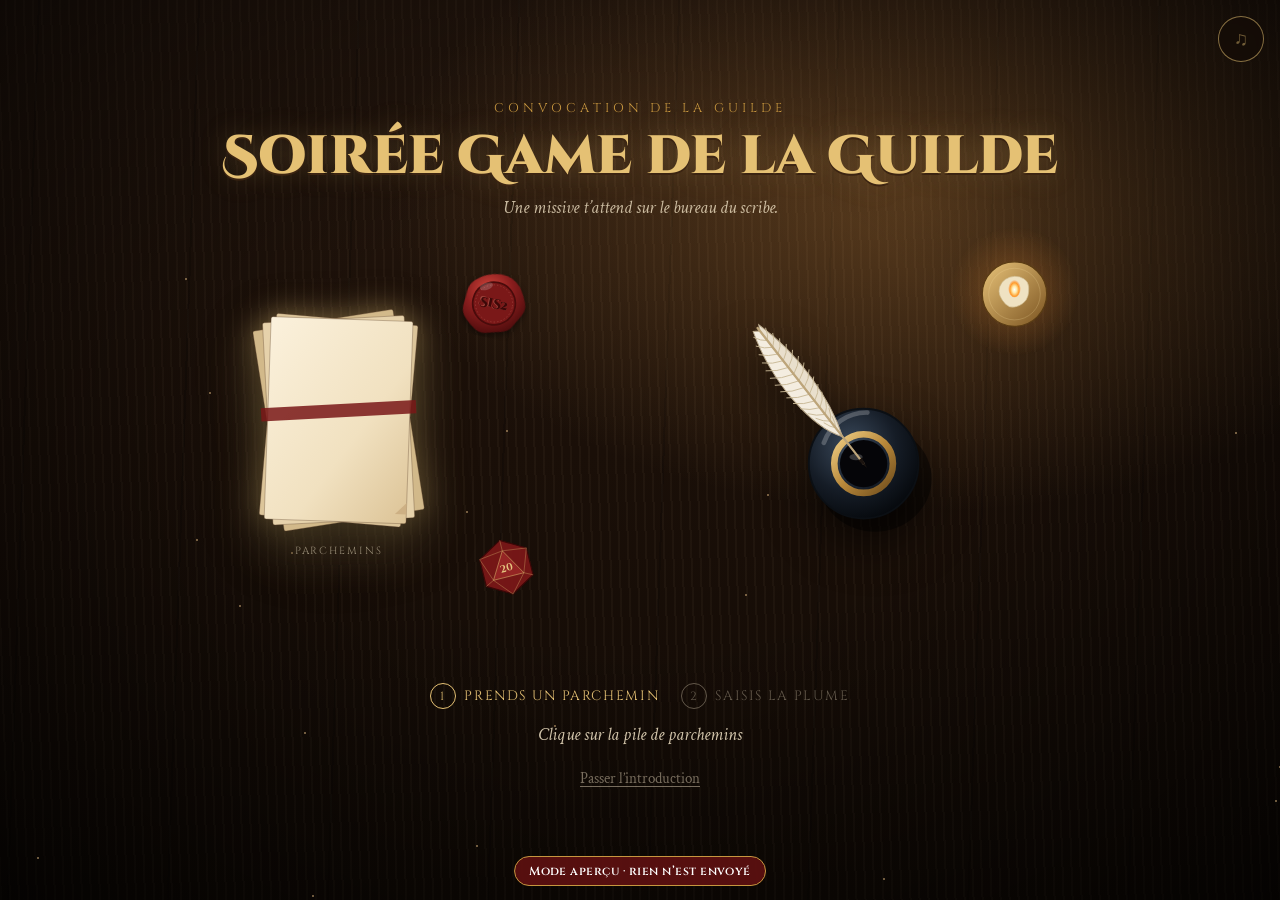
==== events/soiree-game-guilde/index.html @ 9ee12e8c "Plateforme SiS2 Events + Soirée Game de la Guilde (thème Parchemin) Moteur de formulaire commun, das" ====
<!DOCTYPE html>
<html lang="fr">
<head>
  <meta charset="UTF-8">
  <meta name="viewport" content="width=device-width, initial-scale=1">
  <title>Soirée Game de la Guilde · SiS2</title>
  <meta name="description" content="Une missive t’attend sur le bureau du scribe. Inscris-toi à la Soirée Game de la Guilde SiS2.">
  <meta property="og:title" content="Soirée Game de la Guilde · SiS2">
  <meta property="og:description" content="Une missive t’attend sur le bureau du scribe. Prends ta plume !">
  <meta property="og:image" content="https://m0nkzzz.github.io/sis2-events/events/soiree-game-guilde/preview.png">
  <meta property="og:type" content="website">
  <meta name="twitter:card" content="summary_large_image">
  <meta name="theme-color" content="#1a100a">
  <meta name="robots" content="noindex">
  <link rel="icon" href="data:image/svg+xml,%3Csvg xmlns='http://www.w3.org/2000/svg' viewBox='0 0 100 100'%3E%3Ctext y='.9em' font-size='90'%3E%F0%9F%95%8A%EF%B8%8F%3C/text%3E%3C/svg%3E">
  <link rel="preconnect" href="https://fonts.googleapis.com">
  <link rel="preconnect" href="https://fonts.gstatic.com" crossorigin>
  <link rel="stylesheet" href="https://fonts.googleapis.com/css2?family=Cinzel:wght@600;700&family=Cinzel+Decorative:wght@700;900&family=Crimson+Text:ital,wght@0,400;0,600;0,700;1,400&family=Great+Vibes&display=swap">
  <link rel="stylesheet" href="../../core/platform.css">
  <link rel="stylesheet" href="../../themes/parchemin/form.css">
  <script defer src="config.js"></script>
  <script defer src="../../core/platform.js"></script>
  <script defer src="../../themes/parchemin/music.js"></script>
  <script defer src="../../themes/parchemin/form.js"></script>
</head>
<body>
  <noscript>Ce formulaire a besoin de JavaScript pour fonctionner.</noscript>
</body>
</html>
---- core/platform.css ----
/* SiS2 Events — base commune à tous les thèmes (structure uniquement) */
[hidden] { display: none !important; }
.sr-only, .a-sr { position: absolute !important; width: 1px; height: 1px; padding: 0; margin: -1px; overflow: hidden; clip: rect(0 0 0 0); white-space: nowrap; border: 0; }
.sis2-form { position: relative; }
.q { position: relative; }
.opt { position: relative; }
.opt input[type="checkbox"], .opt input[type="radio"] { position: absolute; opacity: 0; width: 1px; height: 1px; }
.preview-badge {
  position: fixed; left: 50%; bottom: 14px; transform: translateX(-50%); z-index: 9999;
  font: 600 12px/1 system-ui, sans-serif; letter-spacing: .04em;
  background: rgba(0, 0, 0, .78); color: #fff; padding: 8px 14px; border-radius: 999px; pointer-events: none;
}
.music-toggle { position: fixed; z-index: 900; cursor: pointer; }
@media (prefers-reduced-motion: reduce) {
  *, *::before, *::after { animation-duration: .01ms !important; animation-iteration-count: 1 !important; transition-duration: .01ms !important; }
}
---- themes/parchemin/form.css ----
/* ============================================================
 *  Thème « Parchemin » — formulaire
 *  Bureau du scribe à la bougie → lettre → pli, sceau, pigeon
 * ============================================================ */
:root {
  --wood-0: #0d0805;
  --wood-1: #1a100a;
  --wood-2: #2a1a10;
  --parch: #f3e5c8;
  --parch-2: #e8d3aa;
  --parch-3: #d6ba88;
  --ink: #2a1a10;
  --ink-2: #5a3f2c;
  --ink-3: #8a6e55;
  --wax: #8b1e1e;
  --wax-2: #5e1111;
  --wax-hi: #c23a32;
  --gold: #c6963f;
  --gold-2: #e5c174;
  --f-display: 'Cinzel Decorative', 'Cinzel', Georgia, serif;
  --f-title: 'Cinzel', Georgia, serif;
  --f-body: 'Crimson Text', 'EB Garamond', Georgia, serif;
  --f-script: 'Great Vibes', 'Snell Roundhand', cursive;
}

* { box-sizing: border-box; }
html, body { margin: 0; min-height: 100%; }
body.theme-parchemin {
  font-family: var(--f-body);
  font-size: 18px;
  color: var(--ink);
  background: var(--wood-0);
  overflow-x: hidden;
  -webkit-font-smoothing: antialiased;
}
button { font: inherit; color: inherit; }
::selection { background: rgba(139, 30, 30, .25); }

/* ---------- Le bureau (fond commun) ---------- */
.scene {
  position: fixed; inset: 0; z-index: 0; pointer-events: none;
  background:
    radial-gradient(ellipse 60% 50% at var(--light-x, 72%) var(--light-y, 22%), rgba(255, 176, 84, .26), transparent 70%),
    repeating-linear-gradient(92deg, rgba(0, 0, 0, .0) 0 38px, rgba(0, 0, 0, .18) 38px 40px, rgba(0, 0, 0, 0) 40px 160px),
    repeating-linear-gradient(88deg, rgba(255, 220, 170, .035) 0 2px, transparent 2px 9px),
    linear-gradient(180deg, #24160d 0%, #1a0f08 50%, #110a05 100%);
}
.scene::after { /* vignette + vacillement de la bougie */
  content: ""; position: absolute; inset: 0;
  background: radial-gradient(ellipse at 50% 45%, transparent 35%, rgba(0, 0, 0, .72) 100%);
  animation: flicker 4.5s infinite steps(1);
}
@keyframes flicker {
  0%, 100% { opacity: 1 } 12% { opacity: .93 } 14% { opacity: 1 } 48% { opacity: .96 } 50% { opacity: 1 } 77% { opacity: .9 } 79% { opacity: 1 }
}
.dust { position: fixed; inset: 0; z-index: 1; pointer-events: none; overflow: hidden; }
.dust i {
  position: absolute; width: 2px; height: 2px; border-radius: 50%; background: rgba(255, 214, 150, .55);
  animation: dust linear infinite; filter: blur(.3px);
}
@keyframes dust { from { transform: translate(0, 0); opacity: 0 } 15% { opacity: .9 } 85% { opacity: .6 } to { transform: translate(40px, -160px); opacity: 0 } }

/* ---------- Écran d'accueil ---------- */
.intro {
  position: relative; z-index: 2; min-height: 100vh; min-height: 100dvh;
  display: flex; flex-direction: column; align-items: center; justify-content: center;
  padding: 28px 16px 40px; gap: 10px; text-align: center;
  transition: opacity .9s ease, transform .9s ease;
}
.intro.is-leaving { opacity: 0; transform: scale(1.06); pointer-events: none; }
.intro__kicker { font-family: var(--f-title); letter-spacing: .32em; text-transform: uppercase; font-size: .8rem; color: var(--gold); }
.intro__title {
  margin: 0; font-family: var(--f-display); font-weight: 900; font-size: clamp(1.9rem, 5.4vw, 3.4rem); line-height: 1.1;
  color: var(--gold-2); text-shadow: 0 2px 0 #3b2412, 0 0 28px rgba(229, 193, 116, .25);
}
.intro__line { margin: 0; font-style: italic; color: rgba(243, 229, 200, .78); font-size: 1.15rem; }

.desk {
  position: relative; width: min(860px, 96vw); aspect-ratio: 860 / 420; margin: 14px auto 4px;
}
.desk > * { position: absolute; }
.desk__btn { background: none; border: 0; padding: 0; cursor: pointer; border-radius: 12px; outline-offset: 8px; }
.desk__btn:disabled { cursor: default; }
.desk__btn svg { display: block; width: 100%; height: auto; overflow: visible; filter: drop-shadow(0 18px 22px rgba(0, 0, 0, .55)); }
.desk__btn.is-hint { animation: beckon 2.2s ease-in-out infinite; }
.desk__btn.is-hint svg { filter: drop-shadow(0 18px 22px rgba(0, 0, 0, .55)) drop-shadow(0 0 14px rgba(229, 193, 116, .55)); }
@keyframes beckon { 0%, 100% { transform: translateY(0) } 50% { transform: translateY(-6px) } }

.desk__stack { left: 4%; top: 14%; width: 22%; }
.desk__inkwell { right: 13%; top: 30%; width: 22%; }
.desk__candle { right: -1%; top: -4%; width: 15%; pointer-events: none; }
.desk__die { left: 31%; top: 70%; width: 7%; pointer-events: none; transform: rotate(-14deg); opacity: .95; }
.desk__seal { left: 29%; top: 6%; width: 8%; pointer-events: none; transform: rotate(12deg); }

/* la feuille qu'on prend sur la pile */
.desk__sheet {
  left: 4%; top: 14%; width: 22%; aspect-ratio: 3 / 4; opacity: 0; pointer-events: none;
  background: linear-gradient(160deg, #fbf1dc, var(--parch) 55%, var(--parch-2));
  border-radius: 3px; box-shadow: 0 22px 40px rgba(0, 0, 0, .55), inset 0 0 24px rgba(160, 110, 50, .25);
  transition: left .9s cubic-bezier(.3, .8, .3, 1), top .9s cubic-bezier(.3, .8, .3, 1), transform .9s cubic-bezier(.3, .8, .3, 1), opacity .2s;
  transform: rotate(-6deg);
}
.desk__sheet.is-taken { opacity: 1; left: 37%; top: 4%; transform: rotate(1.5deg) scale(1.18); }
.desk__sheet.is-grow { transition: transform 1s cubic-bezier(.6, 0, .4, 1), opacity 1s ease; transform: rotate(0) scale(6); opacity: 0; }
.desk__sheet::before { /* lignes à peine tracées */
  content: ""; position: absolute; inset: 22% 14% 18%;
  background: repeating-linear-gradient(180deg, transparent 0 13px, rgba(90, 63, 44, .14) 13px 14px);
}

.desk__quill { transform-origin: 50% 50%; transition: transform .5s ease; }
.desk__inkwell.is-dip .desk__quill { animation: dip 1.1s ease-in-out forwards; }
@keyframes dip {
  0% { transform: translate(0, 0) rotate(0) } 30% { transform: translate(-6px, -26px) rotate(-8deg) }
  55% { transform: translate(0, 4px) rotate(2deg) } 100% { transform: translate(-90px, -60px) rotate(-30deg); opacity: 0 }
}
.ink-drop { animation: drop .6s .5s ease-in forwards; opacity: 0; }
@keyframes drop { 0% { opacity: 1; transform: scale(.4) } 100% { opacity: 0; transform: scale(2.2) } }

.flame { transform-origin: 50% 80%; animation: flame 1.6s ease-in-out infinite alternate; }
@keyframes flame { 0% { transform: scale(1, 1) } 33% { transform: scale(.92, 1.08) } 66% { transform: scale(1.05, .95) } 100% { transform: scale(.97, 1.04) } }
.halo { animation: halo 3.2s ease-in-out infinite alternate; }
@keyframes halo { from { opacity: .75 } to { opacity: 1 } }

.intro__steps { display: flex; gap: 22px; justify-content: center; margin: 6px 0 0; padding: 0; list-style: none; }
.intro__steps li { font-family: var(--f-title); font-size: .85rem; letter-spacing: .12em; text-transform: uppercase; color: rgba(243, 229, 200, .35); display: flex; align-items: center; gap: 8px; }
.intro__steps li::before { content: attr(data-n); display: grid; place-items: center; width: 24px; height: 24px; border-radius: 50%; border: 1px solid currentColor; font-size: .75rem; }
.intro__steps li.is-current { color: var(--gold-2); }
.intro__steps li.is-done { color: rgba(229, 193, 116, .6); text-decoration: line-through; }
.intro__help { min-height: 1.6em; margin: 4px 0 0; color: rgba(243, 229, 200, .85); font-style: italic; font-size: 1.1rem; }
.intro__skip { margin-top: 6px; background: none; border: 0; color: rgba(243, 229, 200, .45); text-decoration: underline; text-underline-offset: 3px; cursor: pointer; font-size: .95rem; }
.intro__skip:hover { color: var(--gold-2); }
.intro__note { max-width: 520px; margin: 8px auto 0; font-size: .98rem; color: rgba(243, 229, 200, .7); }

/* ---------- La lettre ---------- */
.letter { position: relative; z-index: 2; padding: clamp(18px, 4vw, 48px) 12px 60px; display: flex; flex-direction: column; align-items: center; }
.parchment {
  position: relative; width: 100%; max-width: 760px; padding: clamp(30px, 6vw, 64px) clamp(22px, 6vw, 68px) clamp(34px, 6vw, 56px);
  isolation: isolate;
}
.parchment::before { /* le papier, aux bords irréguliers */
  content: ""; position: absolute; inset: 0; z-index: -1;
  background:
    radial-gradient(ellipse at 12% 8%, rgba(255, 252, 240, .8), transparent 40%),
    radial-gradient(ellipse at 88% 94%, rgba(150, 100, 45, .28), transparent 50%),
    radial-gradient(circle at 80% 16%, rgba(170, 120, 60, .07) 0 34px, transparent 48px),
    radial-gradient(ellipse at 50% 50%, transparent 60%, rgba(150, 100, 45, .25) 100%),
    linear-gradient(170deg, #f8ecd3 0%, var(--parch) 45%, var(--parch-2) 100%);
  filter: url(#paper-edge);
  box-shadow: 0 30px 70px rgba(0, 0, 0, .7);
}
.parchment::after { /* grain */
  content: ""; position: absolute; inset: 0; z-index: -1; pointer-events: none; opacity: .35; mix-blend-mode: multiply;
  background-image: url("data:image/svg+xml,%3Csvg xmlns='http://www.w3.org/2000/svg' width='160' height='160'%3E%3Cfilter id='n'%3E%3CfeTurbulence type='fractalNoise' baseFrequency='.9' numOctaves='2'/%3E%3CfeColorMatrix values='0 0 0 0 .45 0 0 0 0 .3 0 0 0 0 .15 0 0 0 .35 0'/%3E%3C/filter%3E%3Crect width='100%25' height='100%25' filter='url(%23n)'/%3E%3C/svg%3E");
  filter: url(#paper-edge);
}
.letter.is-unrolling .parchment { animation: unroll 1.3s cubic-bezier(.5, 0, .2, 1) both; }
@keyframes unroll { from { clip-path: inset(-80px -60px 100% -60px); transform: translateY(-20px) } to { clip-path: inset(-80px -60px -10% -60px); transform: none } }

.letter__seal {
  position: absolute; top: -26px; left: 50%; transform: translateX(-50%) rotate(-6deg); width: 78px; height: 78px;
}
.letter__head { text-align: center; margin-bottom: 10px; }
.letter__title {
  margin: 34px 0 6px; font-family: var(--f-display); font-weight: 900; color: var(--wax-2);
  font-size: clamp(1.6rem, 4.6vw, 2.5rem); line-height: 1.15;
}
.letter__salutation {
  margin: 14px 0 6px; font-family: var(--f-script); font-size: clamp(1.8rem, 5vw, 2.5rem); color: var(--wax); line-height: 1.2;
}
.letter.is-unrolling .letter__salutation { animation: write 1.6s .7s steps(36) both; }
@keyframes write { from { clip-path: inset(0 100% 0 0) } to { clip-path: inset(0 0 0 0) } }
.letter__subtitle { margin: 0 auto; max-width: 560px; font-style: italic; color: var(--ink-2); font-size: 1.15rem; line-height: 1.55; }
.letter.is-unrolling .letter__subtitle { animation: fade-in .8s 1.6s both; }
.ornament { display: flex; align-items: center; justify-content: center; gap: 14px; margin: 26px 0 8px; color: var(--wax); }
.ornament::before, .ornament::after { content: ""; flex: 1; max-width: 170px; height: 1px; background: linear-gradient(90deg, transparent, var(--gold), transparent); }
.ornament svg { width: 54px; height: 20px; }

/* questions */
.letter .sis2-form { margin-top: 18px; }
.letter.is-unrolling .q { animation: fade-in .7s both; }
.letter.is-unrolling .q:nth-of-type(1) { animation-delay: 1.8s } .letter.is-unrolling .q:nth-of-type(2) { animation-delay: 1.95s }
.letter.is-unrolling .q:nth-of-type(3) { animation-delay: 2.1s } .letter.is-unrolling .q:nth-of-type(4) { animation-delay: 2.25s }
.letter.is-unrolling .q:nth-of-type(n+5) { animation-delay: 2.4s }
@keyframes fade-in { from { opacity: 0; transform: translateY(8px) } to { opacity: 1; transform: none } }

.q { margin: 0 0 32px; }
.q__label { display: flex; align-items: baseline; gap: 8px; margin: 0 0 4px; font-family: var(--f-title); font-weight: 700; font-size: clamp(1.05rem, 2.6vw, 1.28rem); color: var(--wax-2); letter-spacing: .02em; }
.q__icon { font-size: 1.05em; }
.q__num { font-family: var(--f-display); color: var(--wax); }
.q__req { color: var(--wax); font-family: var(--f-body); }
.q__hint { margin: 0 0 12px; color: var(--ink-3); font-style: italic; font-size: 1rem; }
.q__options { display: grid; grid-template-columns: repeat(auto-fit, minmax(230px, 1fr)); gap: 10px; }
.q__options--compact { grid-template-columns: repeat(auto-fit, minmax(128px, 1fr)); }

.opt {
  display: flex; align-items: center; gap: 12px; padding: 11px 14px; cursor: pointer; user-select: none;
  border: 1.5px solid rgba(90, 63, 44, .28); border-radius: 6px; background: rgba(255, 250, 236, .45);
  transition: border-color .2s, background .2s, transform .2s, box-shadow .2s;
}
.opt:hover { border-color: var(--gold); background: rgba(255, 250, 236, .85); transform: translateY(-1px); }
.opt:has(input:focus-visible) { outline: 2px solid var(--wax); outline-offset: 2px; }
.opt:has(input:checked) { border-color: var(--wax); background: rgba(139, 30, 30, .08); box-shadow: 0 3px 12px rgba(94, 17, 17, .12); }
.opt__mark { flex: none; width: 24px; height: 24px; position: relative; }
.opt__mark svg { position: absolute; inset: 0; width: 100%; height: 100%; overflow: visible; }
.opt__mark .box { fill: none; stroke: var(--ink-2); stroke-width: 1.6; }
.opt__mark .tick { fill: none; stroke: var(--wax); stroke-width: 3.2; stroke-linecap: round; stroke-linejoin: round; stroke-dasharray: 40; stroke-dashoffset: 40; transition: stroke-dashoffset .35s cubic-bezier(.6, 0, .3, 1); }
.opt__mark .blot { fill: var(--wax); transform-origin: 12px 12px; transform: scale(0); transition: transform .3s cubic-bezier(.3, 1.6, .5, 1); }
.opt input:checked ~ .opt__mark .tick { stroke-dashoffset: 0; }
.opt input:checked ~ .opt__mark .blot { transform: scale(1); }
.opt__icon { font-size: 1.25rem; }
.opt__text { display: flex; flex-direction: column; line-height: 1.15; }
.opt__label { font-weight: 600; font-size: 1.08rem; }
.opt__hint { color: var(--ink-3); font-style: italic; font-size: .92rem; }
.opt--other { grid-column: 1 / -1; flex-wrap: wrap; }
.opt__other-input {
  flex: 1; min-width: 180px; border: 0; border-bottom: 1.5px dashed var(--ink-3); background: transparent; outline: none;
  font: italic 1.08rem var(--f-body); color: var(--ink); padding: 4px 6px;
}
.opt__other-input:focus { border-bottom-color: var(--wax); border-bottom-style: solid; }

.q__input {
  width: 100%; border: 1.5px solid rgba(90, 63, 44, .28); border-radius: 6px; background: rgba(255, 250, 236, .55);
  font: 1.1rem/1.5 var(--f-body); color: var(--ink); padding: 12px 14px; outline: none; transition: border-color .2s, background .2s;
}
textarea.q__input {
  resize: vertical; min-height: 110px; background-image: repeating-linear-gradient(180deg, transparent 0 28.5px, rgba(90, 63, 44, .16) 28.5px 29.5px);
  background-attachment: local; line-height: 29.5px; padding-top: 4px;
}
.q__input:focus { border-color: var(--wax); background-color: rgba(255, 252, 244, .9); }
.q__input::placeholder { color: rgba(90, 63, 44, .5); font-style: italic; }

/* signature */
.q--signature { margin-top: 44px; text-align: center; }
.q--signature .q__label, .q--signature .q__hint { justify-content: center; text-align: center; }
.sig { position: relative; max-width: 460px; margin: 10px auto 0; padding: 8px 0 0; }
.sig .q__input--signature {
  position: relative; z-index: 2; display: block; border: 0; border-radius: 0; background: transparent; text-align: center;
  font: 400 clamp(2.2rem, 6.5vw, 3rem)/1.3 var(--f-script); color: transparent; caret-color: var(--wax); padding: 4px 10px 2px;
}
.sig .q__input--signature::placeholder { font: italic 1.15rem var(--f-body); color: rgba(90, 63, 44, .45); }
.sig__ink {
  position: absolute; z-index: 1; left: 0; right: 0; top: 8px; padding: 4px 10px 2px; text-align: center; white-space: pre; overflow: hidden;
  font: 400 clamp(2.2rem, 6.5vw, 3rem)/1.3 var(--f-script); color: var(--wax-2); pointer-events: none;
}
.sig__ink span { display: inline-block; animation: ink-in .55s ease-out both; }
@keyframes ink-in { from { opacity: 0; filter: blur(3px); transform: translateY(2px) scale(1.06) } to { opacity: 1; filter: none; transform: none } }
.sig__line { height: 2px; margin: 0 6px; background: linear-gradient(90deg, transparent, var(--wax) 12%, var(--wax) 88%, transparent); opacity: .75; }
.sig__x { position: absolute; left: 4px; bottom: 6px; font: 1.6rem var(--f-script); color: var(--ink-3); }
.sig__quill { position: absolute; z-index: 3; width: 74px; height: 74px; left: 50%; top: -30px; pointer-events: none; opacity: 0; transition: left .12s linear, opacity .3s; }
.sig.is-writing .sig__quill { opacity: 1; }
.sig.is-writing .sig__quill svg { animation: scribble .25s ease-in-out infinite alternate; }
@keyframes scribble { from { transform: rotate(-3deg) translateY(0) } to { transform: rotate(3deg) translateY(2px) } }

/* erreurs */
.q__error { margin: 8px 0 0; min-height: 0; color: var(--wax); font-weight: 600; font-size: 1rem; }
.q__error:empty { display: none; }
.q--invalid .q__options, .q--invalid .q__input, .q--invalid .sig { animation: shake .4s; }
.q--invalid .opt, .q--invalid .q__input:not(.q__input--signature) { border-color: rgba(139, 30, 30, .55); }
@keyframes shake { 20%, 60% { transform: translateX(-5px) } 40%, 80% { transform: translateX(5px) } }
.q--revealed { animation: fade-in .5s both; }

/* bouton sceller */
.seal-btn {
  position: relative; display: flex; align-items: center; justify-content: center; gap: 12px; width: 100%; margin-top: 18px;
  padding: 17px 24px; border: 2px solid var(--gold); border-radius: 8px; cursor: pointer;
  font: 700 clamp(.95rem, 2.4vw, 1.15rem) var(--f-display); color: #fff6e4; letter-spacing: .02em;
  background: radial-gradient(circle at 30% 20%, #b02a2a, var(--wax) 50%, var(--wax-2));
  box-shadow: 0 10px 26px rgba(94, 17, 17, .4), inset 0 1px 0 rgba(255, 255, 255, .18);
  transition: transform .18s, box-shadow .18s;
}
.seal-btn:hover { transform: translateY(-2px); box-shadow: 0 14px 30px rgba(94, 17, 17, .5), inset 0 1px 0 rgba(255, 255, 255, .18); }
.seal-btn:focus-visible { outline: 3px solid var(--gold-2); outline-offset: 3px; }
.seal-btn:disabled { opacity: .7; cursor: wait; }
.seal-btn svg { width: 28px; height: 28px; }
.form-error { margin: 14px 0 0; text-align: center; color: var(--wax); font-weight: 600; }
.form-error:empty { display: none; }
.letter__counter { margin: 16px 0 0; text-align: center; font-style: italic; color: var(--ink-3); font-size: 1rem; }
.page-footer { margin-top: 26px; text-align: center; color: rgba(243, 229, 200, .45); font-size: .95rem; font-family: var(--f-title); letter-spacing: .08em; }
.letter.is-sending .parchment { transition: transform .7s cubic-bezier(.6, 0, .4, 1), opacity .7s; transform: scale(.4) translateY(10%); opacity: 0; }

/* ---------- Animation d'envoi ---------- */
.anim {
  position: fixed; inset: 0; z-index: 50; display: flex; flex-direction: column; align-items: center; justify-content: center;
  background: radial-gradient(ellipse at center, rgba(40, 24, 14, .55), rgba(8, 5, 3, .9)); opacity: 0; transition: opacity .5s;
  overflow: hidden;
}
.anim.is-on { opacity: 1; }
.anim__stage { position: relative; width: 300px; height: 330px; perspective: 1100px; }
.anim__status { margin-top: 30px; min-height: 1.6em; font-family: var(--f-title); font-size: 1.15rem; color: var(--gold-2); letter-spacing: .05em; text-align: center; padding: 0 16px; }

.carrier { position: absolute; inset: 0; transition: transform 1.7s cubic-bezier(.45, 0, .55, 1), opacity 1.7s ease-in; }
.carrier.is-flying { transform: translate(115vw, -70vh) rotate(-10deg) scale(.55); opacity: 0; }

/* lettre pliée en trois */
.fold { position: absolute; left: 40px; top: 20px; width: 220px; height: 285px; transform-style: preserve-3d; transition: transform .9s cubic-bezier(.5, 0, .3, 1); z-index: 3; }
.fold__p { position: absolute; left: 0; width: 220px; height: 95px; backface-visibility: visible; transform-style: preserve-3d;
  background: linear-gradient(175deg, #faefd8, var(--parch) 60%, var(--parch-2)); box-shadow: inset 0 0 14px rgba(150, 100, 45, .25); }
.fold__p::before { content: ""; position: absolute; inset: 16px 20px; background: repeating-linear-gradient(180deg, transparent 0 11px, rgba(90, 63, 44, .22) 11px 12.5px); }
.fold__p--1 { top: 0; transform-origin: 50% 100%; transition: transform .7s cubic-bezier(.5, 0, .3, 1); z-index: 3; }
.fold__p--2 { top: 95px; z-index: 1; }
.fold__p--3 { top: 190px; transform-origin: 50% 0; transition: transform .7s .45s cubic-bezier(.5, 0, .3, 1); z-index: 2; }
.fold__p--3 .fold__sig { position: absolute; right: 22px; bottom: 10px; font: 1.6rem var(--f-script); color: var(--wax-2); white-space: nowrap; max-width: 170px; overflow: hidden; }
.fold.is-folded .fold__p--1 { transform: rotateX(-178deg); }
.fold__sig { transition: opacity .3s .45s; }
.fold.is-folded .fold__sig { opacity: 0; }
.fold.is-folded .fold__p--3 { transform: rotateX(178deg); }
.fold.is-in { transform: translateY(62px) scale(.9); }
.fold.is-hidden { opacity: 0; }

/* enveloppe */
.env { position: absolute; left: 20px; top: 150px; width: 260px; height: 160px; opacity: 0; transform: translateY(40px) scale(.9); transition: opacity .5s, transform .5s; }
.env.is-on { opacity: 1; transform: none; }
.env__back { position: absolute; inset: 0; border-radius: 6px; background: linear-gradient(160deg, #d8bb88, #c4a067); box-shadow: 0 22px 44px rgba(0, 0, 0, .6); z-index: 1; }
.env__front { position: absolute; inset: 0; z-index: 4; border-radius: 6px; overflow: hidden; pointer-events: none; }
.env__front::before { content: ""; position: absolute; inset: 0; background: linear-gradient(200deg, #e6cd9e, #cfae76); clip-path: polygon(0 0, 50% 58%, 100% 0, 100% 100%, 0 100%); }
.env__front::after { content: ""; position: absolute; inset: 0; background: linear-gradient(160deg, rgba(255, 255, 255, .08), rgba(0, 0, 0, .1)); clip-path: polygon(0 100%, 50% 52%, 100% 100%); }
.env__flap { position: absolute; left: 0; top: 0; width: 100%; height: 96px; z-index: 0; transform-origin: 50% 0; transform: rotateX(180deg);
  transition: transform .6s cubic-bezier(.5, 0, .3, 1); }
.env__flap::before { content: ""; position: absolute; inset: 0; background: linear-gradient(180deg, #e2c793, #c9a36b); clip-path: polygon(0 0, 100% 0, 50% 100%); filter: drop-shadow(0 3px 2px rgba(0,0,0,.2)); }
.env.is-closed .env__flap { transform: rotateX(0); z-index: 5; }
.env__seal { position: absolute; left: 50%; top: 66px; width: 70px; height: 70px; margin-left: -35px; z-index: 6; opacity: 0; transform: scale(2.6); }
.env__seal.is-on { animation: stamp .45s cubic-bezier(.3, 1.4, .5, 1) forwards; }
@keyframes stamp { 0% { opacity: 0; transform: scale(2.6) } 60% { opacity: 1; transform: scale(.88) } 100% { opacity: 1; transform: scale(1) rotate(-8deg) } }
.stamp-tool { position: absolute; left: 50%; top: -140px; width: 70px; margin-left: -35px; z-index: 7; opacity: 0; }
.stamp-tool.is-on { animation: press 1s ease-in-out forwards; }
@keyframes press { 0% { opacity: 0; transform: translateY(-40px) } 25% { opacity: 1; transform: translateY(0) } 45% { transform: translateY(176px) } 60% { transform: translateY(170px) } 100% { opacity: 0; transform: translateY(-60px) } }

/* pigeon */
.pigeon { position: absolute; width: 170px; left: 65px; top: 30px; z-index: 8; opacity: 0; transform: translate(-75vw, -30vh) scale(.8); }
.pigeon.is-in { animation: pigeon-in 1.1s cubic-bezier(.2, .7, .3, 1) forwards; }
@keyframes pigeon-in { 0% { opacity: 1; transform: translate(-75vw, -30vh) scale(.8) } 75% { transform: translate(0, -14px) } 100% { opacity: 1; transform: translate(0, 0) } }
.pigeon .wing { transform-origin: 78px 58px; animation: flap .22s ease-in-out infinite alternate; }
.pigeon.is-perched .wing { animation: flap 1.4s ease-in-out infinite alternate; }
@keyframes flap { from { transform: rotate(-30deg) } to { transform: rotate(26deg) } }
.pigeon.is-perched .head { animation: peck 1.6s ease-in-out infinite; transform-origin: 120px 50px; }
@keyframes peck { 0%, 70%, 100% { transform: none } 80% { transform: rotate(10deg) } 90% { transform: rotate(-4deg) } }
.feather { position: absolute; width: 22px; z-index: 9; pointer-events: none; animation: feather 3.2s ease-in forwards; }
@keyframes feather { 0% { opacity: 0; transform: translate(0, 0) rotate(0) } 10% { opacity: 1 } 100% { opacity: 0; transform: translate(var(--dx, -40px), 320px) rotate(var(--rot, 260deg)) } }

/* ---------- Confirmation ---------- */
.success { position: relative; z-index: 2; padding: clamp(18px, 4vw, 48px) 12px 60px; display: flex; flex-direction: column; align-items: center; }
.success .parchment { max-width: 620px; text-align: center; animation: drop-in .9s cubic-bezier(.2, .8, .3, 1) both; }
@keyframes drop-in { from { opacity: 0; transform: translateY(-40px) rotate(-2deg) } to { opacity: 1; transform: none } }
.success__title { margin: 30px 0 6px; font-family: var(--f-display); font-weight: 900; font-size: clamp(1.7rem, 5vw, 2.6rem); color: var(--wax-2); }
.success__line { margin: 0 auto; max-width: 460px; font-style: italic; color: var(--ink-2); font-size: 1.12rem; }
.receipt { margin: 24px 0 6px; text-align: left; padding: 18px 22px; border: 1px solid rgba(90, 63, 44, .25); border-radius: 6px; background: rgba(255, 250, 236, .5); }
.receipt__title { margin: 0 0 10px; font-family: var(--f-title); font-size: .85rem; letter-spacing: .2em; text-transform: uppercase; color: var(--ink-3); text-align: center; }
.receipt dl { margin: 0; }
.receipt dt { font-family: var(--f-title); font-size: .78rem; letter-spacing: .1em; text-transform: uppercase; color: var(--wax); }
.receipt dd { margin: 2px 0 12px; padding-bottom: 10px; border-bottom: 1px dotted rgba(90, 63, 44, .3); font-size: 1.08rem; }
.receipt dd:last-of-type { border-bottom: 0; margin-bottom: 0; }
.receipt__sig { margin: 18px 0 0; text-align: right; font: 2.3rem/1 var(--f-script); color: var(--wax-2); }
.receipt__date { text-align: right; color: var(--ink-3); font-style: italic; font-size: .95rem; }
.btn-ghost {
  display: inline-flex; align-items: center; gap: 8px; margin-top: 20px; padding: 11px 18px; cursor: pointer;
  border: 1.5px solid var(--gold); border-radius: 6px; background: rgba(255, 250, 236, .7);
  font: 700 .9rem var(--f-title); letter-spacing: .06em; color: var(--wax-2);
}
.btn-ghost:hover { background: #fff8ea; border-color: var(--wax); }
.closed-note { text-align: center; font-style: italic; color: var(--ink-2); font-size: 1.15rem; margin: 10px 0 0; }

/* ---------- Bouton musique ---------- */
.music-toggle {
  right: 16px; top: 16px; width: 46px; height: 46px; border-radius: 50%;
  border: 1.5px solid rgba(229, 193, 116, .55); background: rgba(20, 12, 7, .7); color: var(--gold-2);
  display: grid; place-items: center; font-size: 1.2rem; backdrop-filter: blur(4px); transition: border-color .2s, transform .2s;
}
.music-toggle:hover { border-color: var(--gold-2); transform: scale(1.06); }
.music-toggle:not(.is-on) { color: rgba(229, 193, 116, .45); }
.music-toggle.is-on::after { content: ""; position: absolute; inset: -5px; border-radius: 50%; border: 1px solid rgba(229, 193, 116, .35); animation: ring 2s ease-out infinite; }
@keyframes ring { from { transform: scale(.9); opacity: 1 } to { transform: scale(1.35); opacity: 0 } }

.preview-badge { background: rgba(94, 17, 17, .92); border: 1px solid var(--gold); font-family: var(--f-title); }

@media (max-width: 560px) {
  body.theme-parchemin { font-size: 17px; }
  .desk { aspect-ratio: 860 / 560; }
  .desk__stack { width: 30%; top: 16%; }
  .desk__sheet { width: 30%; top: 16%; }
  .desk__sheet.is-taken { left: 36%; top: 0; transform: rotate(1.5deg) scale(1); }
  .desk__inkwell { width: 28%; right: 1%; top: 58%; }
  .desk__candle { width: 20%; right: 0; top: -8%; }
  .desk__die { left: 6%; top: 76%; width: 10%; }
  .desk__seal { display: none; }
  .intro__steps { gap: 12px; }
  .intro__steps li { font-size: .72rem; }
}
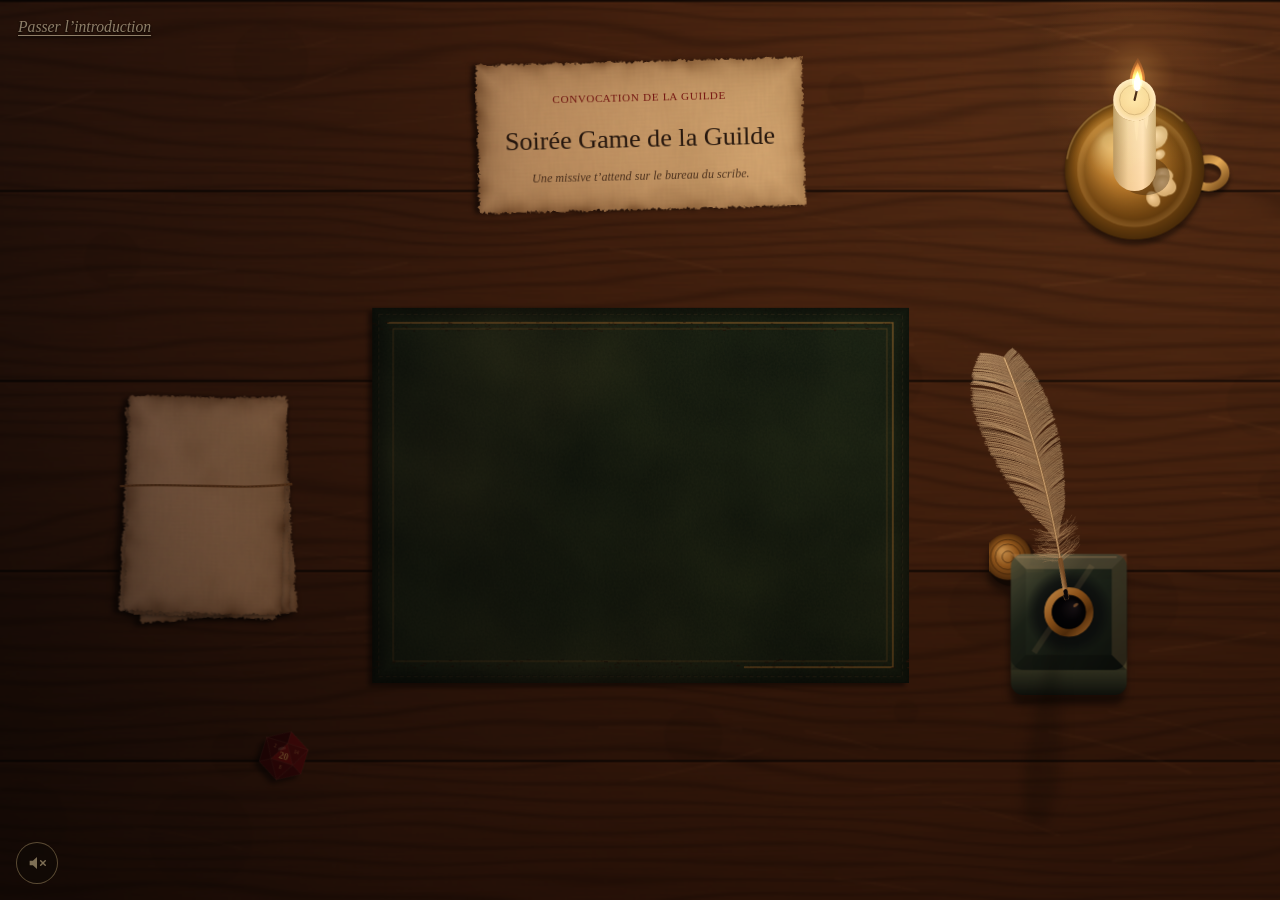
==== commit d2208149: "Thème Parchemin v2 : bureau interactif, physique, lumière, feu et bruitages - Bureau en canvas : feu" ====
--- a/events/soiree-game-guilde/index.html
+++ b/events/soiree-game-guilde/index.html
@@ -15,12 +15,14 @@
   <link rel="icon" href="data:image/svg+xml,%3Csvg xmlns='http://www.w3.org/2000/svg' viewBox='0 0 100 100'%3E%3Ctext y='.9em' font-size='90'%3E%F0%9F%95%8A%EF%B8%8F%3C/text%3E%3C/svg%3E">
   <link rel="preconnect" href="https://fonts.googleapis.com">
   <link rel="preconnect" href="https://fonts.gstatic.com" crossorigin>
-  <link rel="stylesheet" href="https://fonts.googleapis.com/css2?family=Cinzel:wght@600;700&family=Cinzel+Decorative:wght@700;900&family=Crimson+Text:ital,wght@0,400;0,600;0,700;1,400&family=Great+Vibes&display=swap">
+  <link rel="stylesheet" href="https://fonts.googleapis.com/css2?family=IM+Fell+English:ital@0;1&family=IM+Fell+English+SC&family=Pinyon+Script&display=swap">
   <link rel="stylesheet" href="../../core/platform.css">
   <link rel="stylesheet" href="../../themes/parchemin/form.css">
   <script defer src="config.js"></script>
   <script defer src="../../core/platform.js"></script>
-  <script defer src="../../themes/parchemin/music.js"></script>
+  <script defer src="../../themes/parchemin/audio.js"></script>
+  <script defer src="../../themes/parchemin/art.js"></script>
+  <script defer src="../../themes/parchemin/desk.js"></script>
   <script defer src="../../themes/parchemin/form.js"></script>
 </head>
 <body>
--- a/themes/parchemin/form.css
+++ b/themes/parchemin/form.css
@@ -1,387 +1,174 @@
 /* ============================================================
- *  Thème « Parchemin » — formulaire
- *  Bureau du scribe à la bougie → lettre → pli, sceau, pigeon
+ *  Thème « Parchemin » — mise en page
+ *  Le décor est dessiné en canvas (desk.js) ; ce fichier gère
+ *  les couches, la lettre HTML et la copie conforme.
  * ============================================================ */
 :root {
-  --wood-0: #0d0805;
-  --wood-1: #1a100a;
-  --wood-2: #2a1a10;
-  --parch: #f3e5c8;
-  --parch-2: #e8d3aa;
-  --parch-3: #d6ba88;
-  --ink: #2a1a10;
-  --ink-2: #5a3f2c;
-  --ink-3: #8a6e55;
-  --wax: #8b1e1e;
-  --wax-2: #5e1111;
-  --wax-hi: #c23a32;
-  --gold: #c6963f;
-  --gold-2: #e5c174;
-  --f-display: 'Cinzel Decorative', 'Cinzel', Georgia, serif;
-  --f-title: 'Cinzel', Georgia, serif;
-  --f-body: 'Crimson Text', 'EB Garamond', Georgia, serif;
-  --f-script: 'Great Vibes', 'Snell Roundhand', cursive;
+  --ink: #2a1b13;
+  --ink-2: #4a3325;
+  --ink-3: #75594a;
+  --rubric: #8c1f17;
+  --cream: #efdcb4;
+  --f-body: 'IM Fell English', 'EB Garamond', Georgia, serif;
+  --f-sc: 'IM Fell English SC', 'IM Fell English', Georgia, serif;
+  --f-script: 'Pinyon Script', 'Great Vibes', cursive;
 }
-
 * { box-sizing: border-box; }
 html, body { margin: 0; min-height: 100%; }
-body.theme-parchemin {
-  font-family: var(--f-body);
-  font-size: 18px;
-  color: var(--ink);
-  background: var(--wood-0);
-  overflow-x: hidden;
-  -webkit-font-smoothing: antialiased;
+body.theme-parchemin { background: #140c07; color: var(--ink); font: 19px/1.5 var(--f-body); -webkit-font-smoothing: antialiased; overflow-x: hidden; }
+button { font: inherit; color: inherit; }
+::selection { background: rgba(140, 31, 23, .22); }
+
+/* ---------- couches du bureau ---------- */
+.desk-world { position: fixed; inset: 0; width: 100%; height: 100%; z-index: 0; touch-action: none; user-select: none; -webkit-user-select: none; }
+html[data-desk-mode="letter"] .desk-world, html[data-desk-mode="done"] .desk-world { touch-action: pan-y; }
+.desk-light { position: fixed; inset: 0; width: 100%; height: 100%; z-index: 30; pointer-events: none; mix-blend-mode: multiply; }
+.desk-fx { position: fixed; inset: 0; width: 100%; height: 100%; z-index: 31; pointer-events: none; mix-blend-mode: screen; }
+.desk-ui { position: fixed; inset: 0; z-index: 40; pointer-events: none; }
+
+/* aides fléchées */
+.hint-svg { position: absolute; inset: 0; width: 100%; height: 100%; opacity: 0; transition: opacity .5s; overflow: visible; }
+.hint-svg.is-on { opacity: 1; }
+.hint-svg path { fill: none; stroke: #ecd8ad; stroke-width: 2; stroke-linecap: round; stroke-linejoin: round; filter: drop-shadow(0 1px 2px rgba(0, 0, 0, .9)); }
+.hint-svg path:first-child { stroke-dasharray: 900; stroke-dashoffset: 900; animation: draw-arrow 1.1s .15s ease-out forwards; }
+.hint-svg path:last-child { opacity: 0; animation: fade-in .3s 1.1s forwards; }
+@keyframes draw-arrow { to { stroke-dashoffset: 0; } }
+.hint { position: absolute; left: 0; top: 0; max-width: 250px; text-align: center; font: italic 1.12rem/1.35 var(--f-body); color: #f3e2bc; text-shadow: 0 1px 2px #000, 0 0 14px rgba(0, 0, 0, .9); opacity: 0; transition: opacity .6s; }
+.hint.is-on { opacity: 1; }
+.desk-caption { position: absolute; left: 50%; bottom: 8vh; transform: translateX(-50%); margin: 0; font: italic 1.1rem var(--f-body); color: #f0dcb2; text-shadow: 0 1px 3px #000; opacity: 0; transition: opacity .5s; text-align: center; max-width: 90vw; }
+.desk-caption.is-on { opacity: 1; }
+
+/* commandes discrètes */
+.skip-intro { position: fixed; top: 14px; left: 16px; z-index: 45; background: none; border: 0; padding: 4px 2px; cursor: pointer;
+  font: italic .98rem var(--f-body); color: rgba(240, 222, 186, .55); text-decoration: underline; text-underline-offset: 3px; text-shadow: 0 1px 2px #000; }
+.skip-intro:hover, .skip-intro:focus-visible { color: #f3e2bc; }
+.music-toggle.sound-toggle { left: 16px; bottom: 16px; right: auto; top: auto; z-index: 45; width: 42px; height: 42px; border-radius: 50%; display: grid; place-items: center;
+  border: 1px solid rgba(230, 200, 140, .35); background: rgba(16, 10, 6, .55); color: #ecd6a6; backdrop-filter: blur(3px); transition: border-color .2s, color .2s; }
+.music-toggle.sound-toggle:hover { border-color: rgba(236, 214, 166, .8); }
+.music-toggle.sound-toggle svg { width: 22px; height: 22px; }
+.music-toggle.sound-toggle .x { display: none; }
+.music-toggle.sound-toggle:not(.is-on) { color: rgba(236, 214, 166, .5); }
+.music-toggle.sound-toggle:not(.is-on) .x { display: inline; }
+.music-toggle.sound-toggle:not(.is-on) .w1, .music-toggle.sound-toggle:not(.is-on) .w2 { display: none; }
+.toast-note { position: fixed; top: 14px; left: 50%; transform: translate(-50%, -10px); z-index: 45; margin: 0; max-width: min(560px, 86vw); text-align: center;
+  font: italic 1rem var(--f-body); color: #f0dcb2; text-shadow: 0 1px 3px #000; opacity: 0; transition: opacity .6s, transform .6s; pointer-events: none; }
+.toast-note.is-on { opacity: 1; transform: translate(-50%, 0); }
+.preview-badge { background: rgba(20, 12, 7, .8); border: 1px solid rgba(230, 200, 140, .4); color: #ecd6a6; font-family: var(--f-sc); z-index: 46; }
+
+/* ---------- la lettre ---------- */
+.letter, .success { position: relative; z-index: 10; min-height: 100vh; padding: clamp(16px, 5vh, 60px) 10px 70px; display: flex; flex-direction: column; align-items: center; pointer-events: none; }
+.parchment {
+  pointer-events: auto; position: relative; width: 100%; max-width: 720px;
+  padding: clamp(36px, 7vw, 72px) clamp(24px, 7vw, 76px) clamp(40px, 6vw, 64px);
+  background: var(--paper, #ead9b6) center / 100% 100% no-repeat;
+  filter: drop-shadow(0 26px 34px rgba(0, 0, 0, .55)) drop-shadow(0 4px 6px rgba(0, 0, 0, .4));
+  cursor: var(--quill-cursor, auto);
 }
-button { font: inherit; color: inherit; }
-::selection { background: rgba(139, 30, 30, .25); }
+.parchment input, .parchment textarea { cursor: var(--quill-cursor, text); }
+.letter__head { text-align: center; }
+.letter__kicker { margin: 0 0 6px; font: 1rem var(--f-sc); letter-spacing: .22em; color: var(--rubric); }
+.letter__title { margin: 0; font: 400 clamp(2rem, 6vw, 3rem)/1.08 var(--f-body); color: var(--ink); letter-spacing: .01em; }
+.letter__title::first-letter { color: var(--rubric); font-size: 1.32em; }
+.letter__title:focus { outline: none; }
+.letter__salutation { margin: 22px 0 4px; font: clamp(1.9rem, 5.4vw, 2.5rem)/1.2 var(--f-script); color: var(--rubric); }
+.letter__subtitle { margin: 0 auto; max-width: 540px; font-style: italic; color: var(--ink-2); font-size: 1.12rem; }
+.flourish { display: flex; justify-content: center; margin: 20px 0 30px; color: var(--rubric); opacity: .8; }
+.flourish svg { width: min(260px, 70%); height: auto; }
 
-/* ---------- Le bureau (fond commun) ---------- */
-.scene {
-  position: fixed; inset: 0; z-index: 0; pointer-events: none;
-  background:
-    radial-gradient(ellipse 60% 50% at var(--light-x, 72%) var(--light-y, 22%), rgba(255, 176, 84, .26), transparent 70%),
-    repeating-linear-gradient(92deg, rgba(0, 0, 0, .0) 0 38px, rgba(0, 0, 0, .18) 38px 40px, rgba(0, 0, 0, 0) 40px 160px),
-    repeating-linear-gradient(88deg, rgba(255, 220, 170, .035) 0 2px, transparent 2px 9px),
-    linear-gradient(180deg, #24160d 0%, #1a0f08 50%, #110a05 100%);
-}
-.scene::after { /* vignette + vacillement de la bougie */
-  content: ""; position: absolute; inset: 0;
-  background: radial-gradient(ellipse at 50% 45%, transparent 35%, rgba(0, 0, 0, .72) 100%);
-  animation: flicker 4.5s infinite steps(1);
-}
-@keyframes flicker {
-  0%, 100% { opacity: 1 } 12% { opacity: .93 } 14% { opacity: 1 } 48% { opacity: .96 } 50% { opacity: 1 } 77% { opacity: .9 } 79% { opacity: 1 }
-}
-.dust { position: fixed; inset: 0; z-index: 1; pointer-events: none; overflow: hidden; }
-.dust i {
-  position: absolute; width: 2px; height: 2px; border-radius: 50%; background: rgba(255, 214, 150, .55);
-  animation: dust linear infinite; filter: blur(.3px);
-}
-@keyframes dust { from { transform: translate(0, 0); opacity: 0 } 15% { opacity: .9 } 85% { opacity: .6 } to { transform: translate(40px, -160px); opacity: 0 } }
-
-/* ---------- Écran d'accueil ---------- */
-.intro {
-  position: relative; z-index: 2; min-height: 100vh; min-height: 100dvh;
-  display: flex; flex-direction: column; align-items: center; justify-content: center;
-  padding: 28px 16px 40px; gap: 10px; text-align: center;
-  transition: opacity .9s ease, transform .9s ease;
-}
-.intro.is-leaving { opacity: 0; transform: scale(1.06); pointer-events: none; }
-.intro__kicker { font-family: var(--f-title); letter-spacing: .32em; text-transform: uppercase; font-size: .8rem; color: var(--gold); }
-.intro__title {
-  margin: 0; font-family: var(--f-display); font-weight: 900; font-size: clamp(1.9rem, 5.4vw, 3.4rem); line-height: 1.1;
-  color: var(--gold-2); text-shadow: 0 2px 0 #3b2412, 0 0 28px rgba(229, 193, 116, .25);
-}
-.intro__line { margin: 0; font-style: italic; color: rgba(243, 229, 200, .78); font-size: 1.15rem; }
-
-.desk {
-  position: relative; width: min(860px, 96vw); aspect-ratio: 860 / 420; margin: 14px auto 4px;
-}
-.desk > * { position: absolute; }
-.desk__btn { background: none; border: 0; padding: 0; cursor: pointer; border-radius: 12px; outline-offset: 8px; }
-.desk__btn:disabled { cursor: default; }
-.desk__btn svg { display: block; width: 100%; height: auto; overflow: visible; filter: drop-shadow(0 18px 22px rgba(0, 0, 0, .55)); }
-.desk__btn.is-hint { animation: beckon 2.2s ease-in-out infinite; }
-.desk__btn.is-hint svg { filter: drop-shadow(0 18px 22px rgba(0, 0, 0, .55)) drop-shadow(0 0 14px rgba(229, 193, 116, .55)); }
-@keyframes beckon { 0%, 100% { transform: translateY(0) } 50% { transform: translateY(-6px) } }
-
-.desk__stack { left: 4%; top: 14%; width: 22%; }
-.desk__inkwell { right: 13%; top: 30%; width: 22%; }
-.desk__candle { right: -1%; top: -4%; width: 15%; pointer-events: none; }
-.desk__die { left: 31%; top: 70%; width: 7%; pointer-events: none; transform: rotate(-14deg); opacity: .95; }
-.desk__seal { left: 29%; top: 6%; width: 8%; pointer-events: none; transform: rotate(12deg); }
-
-/* la feuille qu'on prend sur la pile */
-.desk__sheet {
-  left: 4%; top: 14%; width: 22%; aspect-ratio: 3 / 4; opacity: 0; pointer-events: none;
-  background: linear-gradient(160deg, #fbf1dc, var(--parch) 55%, var(--parch-2));
-  border-radius: 3px; box-shadow: 0 22px 40px rgba(0, 0, 0, .55), inset 0 0 24px rgba(160, 110, 50, .25);
-  transition: left .9s cubic-bezier(.3, .8, .3, 1), top .9s cubic-bezier(.3, .8, .3, 1), transform .9s cubic-bezier(.3, .8, .3, 1), opacity .2s;
-  transform: rotate(-6deg);
-}
-.desk__sheet.is-taken { opacity: 1; left: 37%; top: 4%; transform: rotate(1.5deg) scale(1.18); }
-.desk__sheet.is-grow { transition: transform 1s cubic-bezier(.6, 0, .4, 1), opacity 1s ease; transform: rotate(0) scale(6); opacity: 0; }
-.desk__sheet::before { /* lignes à peine tracées */
-  content: ""; position: absolute; inset: 22% 14% 18%;
-  background: repeating-linear-gradient(180deg, transparent 0 13px, rgba(90, 63, 44, .14) 13px 14px);
-}
-
-.desk__quill { transform-origin: 50% 50%; transition: transform .5s ease; }
-.desk__inkwell.is-dip .desk__quill { animation: dip 1.1s ease-in-out forwards; }
-@keyframes dip {
-  0% { transform: translate(0, 0) rotate(0) } 30% { transform: translate(-6px, -26px) rotate(-8deg) }
-  55% { transform: translate(0, 4px) rotate(2deg) } 100% { transform: translate(-90px, -60px) rotate(-30deg); opacity: 0 }
-}
-.ink-drop { animation: drop .6s .5s ease-in forwards; opacity: 0; }
-@keyframes drop { 0% { opacity: 1; transform: scale(.4) } 100% { opacity: 0; transform: scale(2.2) } }
-
-.flame { transform-origin: 50% 80%; animation: flame 1.6s ease-in-out infinite alternate; }
-@keyframes flame { 0% { transform: scale(1, 1) } 33% { transform: scale(.92, 1.08) } 66% { transform: scale(1.05, .95) } 100% { transform: scale(.97, 1.04) } }
-.halo { animation: halo 3.2s ease-in-out infinite alternate; }
-@keyframes halo { from { opacity: .75 } to { opacity: 1 } }
-
-.intro__steps { display: flex; gap: 22px; justify-content: center; margin: 6px 0 0; padding: 0; list-style: none; }
-.intro__steps li { font-family: var(--f-title); font-size: .85rem; letter-spacing: .12em; text-transform: uppercase; color: rgba(243, 229, 200, .35); display: flex; align-items: center; gap: 8px; }
-.intro__steps li::before { content: attr(data-n); display: grid; place-items: center; width: 24px; height: 24px; border-radius: 50%; border: 1px solid currentColor; font-size: .75rem; }
-.intro__steps li.is-current { color: var(--gold-2); }
-.intro__steps li.is-done { color: rgba(229, 193, 116, .6); text-decoration: line-through; }
-.intro__help { min-height: 1.6em; margin: 4px 0 0; color: rgba(243, 229, 200, .85); font-style: italic; font-size: 1.1rem; }
-.intro__skip { margin-top: 6px; background: none; border: 0; color: rgba(243, 229, 200, .45); text-decoration: underline; text-underline-offset: 3px; cursor: pointer; font-size: .95rem; }
-.intro__skip:hover { color: var(--gold-2); }
-.intro__note { max-width: 520px; margin: 8px auto 0; font-size: .98rem; color: rgba(243, 229, 200, .7); }
-
-/* ---------- La lettre ---------- */
-.letter { position: relative; z-index: 2; padding: clamp(18px, 4vw, 48px) 12px 60px; display: flex; flex-direction: column; align-items: center; }
-.parchment {
-  position: relative; width: 100%; max-width: 760px; padding: clamp(30px, 6vw, 64px) clamp(22px, 6vw, 68px) clamp(34px, 6vw, 56px);
-  isolation: isolate;
-}
-.parchment::before { /* le papier, aux bords irréguliers */
-  content: ""; position: absolute; inset: 0; z-index: -1;
-  background:
-    radial-gradient(ellipse at 12% 8%, rgba(255, 252, 240, .8), transparent 40%),
-    radial-gradient(ellipse at 88% 94%, rgba(150, 100, 45, .28), transparent 50%),
-    radial-gradient(circle at 80% 16%, rgba(170, 120, 60, .07) 0 34px, transparent 48px),
-    radial-gradient(ellipse at 50% 50%, transparent 60%, rgba(150, 100, 45, .25) 100%),
-    linear-gradient(170deg, #f8ecd3 0%, var(--parch) 45%, var(--parch-2) 100%);
-  filter: url(#paper-edge);
-  box-shadow: 0 30px 70px rgba(0, 0, 0, .7);
-}
-.parchment::after { /* grain */
-  content: ""; position: absolute; inset: 0; z-index: -1; pointer-events: none; opacity: .35; mix-blend-mode: multiply;
-  background-image: url("data:image/svg+xml,%3Csvg xmlns='http://www.w3.org/2000/svg' width='160' height='160'%3E%3Cfilter id='n'%3E%3CfeTurbulence type='fractalNoise' baseFrequency='.9' numOctaves='2'/%3E%3CfeColorMatrix values='0 0 0 0 .45 0 0 0 0 .3 0 0 0 0 .15 0 0 0 .35 0'/%3E%3C/filter%3E%3Crect width='100%25' height='100%25' filter='url(%23n)'/%3E%3C/svg%3E");
-  filter: url(#paper-edge);
-}
-.letter.is-unrolling .parchment { animation: unroll 1.3s cubic-bezier(.5, 0, .2, 1) both; }
-@keyframes unroll { from { clip-path: inset(-80px -60px 100% -60px); transform: translateY(-20px) } to { clip-path: inset(-80px -60px -10% -60px); transform: none } }
-
-.letter__seal {
-  position: absolute; top: -26px; left: 50%; transform: translateX(-50%) rotate(-6deg); width: 78px; height: 78px;
-}
-.letter__head { text-align: center; margin-bottom: 10px; }
-.letter__title {
-  margin: 34px 0 6px; font-family: var(--f-display); font-weight: 900; color: var(--wax-2);
-  font-size: clamp(1.6rem, 4.6vw, 2.5rem); line-height: 1.15;
-}
-.letter__salutation {
-  margin: 14px 0 6px; font-family: var(--f-script); font-size: clamp(1.8rem, 5vw, 2.5rem); color: var(--wax); line-height: 1.2;
-}
-.letter.is-unrolling .letter__salutation { animation: write 1.6s .7s steps(36) both; }
-@keyframes write { from { clip-path: inset(0 100% 0 0) } to { clip-path: inset(0 0 0 0) } }
-.letter__subtitle { margin: 0 auto; max-width: 560px; font-style: italic; color: var(--ink-2); font-size: 1.15rem; line-height: 1.55; }
-.letter.is-unrolling .letter__subtitle { animation: fade-in .8s 1.6s both; }
-.ornament { display: flex; align-items: center; justify-content: center; gap: 14px; margin: 26px 0 8px; color: var(--wax); }
-.ornament::before, .ornament::after { content: ""; flex: 1; max-width: 170px; height: 1px; background: linear-gradient(90deg, transparent, var(--gold), transparent); }
-.ornament svg { width: 54px; height: 20px; }
-
-/* questions */
-.letter .sis2-form { margin-top: 18px; }
-.letter.is-unrolling .q { animation: fade-in .7s both; }
-.letter.is-unrolling .q:nth-of-type(1) { animation-delay: 1.8s } .letter.is-unrolling .q:nth-of-type(2) { animation-delay: 1.95s }
-.letter.is-unrolling .q:nth-of-type(3) { animation-delay: 2.1s } .letter.is-unrolling .q:nth-of-type(4) { animation-delay: 2.25s }
-.letter.is-unrolling .q:nth-of-type(n+5) { animation-delay: 2.4s }
-@keyframes fade-in { from { opacity: 0; transform: translateY(8px) } to { opacity: 1; transform: none } }
-
-.q { margin: 0 0 32px; }
-.q__label { display: flex; align-items: baseline; gap: 8px; margin: 0 0 4px; font-family: var(--f-title); font-weight: 700; font-size: clamp(1.05rem, 2.6vw, 1.28rem); color: var(--wax-2); letter-spacing: .02em; }
-.q__icon { font-size: 1.05em; }
-.q__num { font-family: var(--f-display); color: var(--wax); }
-.q__req { color: var(--wax); font-family: var(--f-body); }
-.q__hint { margin: 0 0 12px; color: var(--ink-3); font-style: italic; font-size: 1rem; }
-.q__options { display: grid; grid-template-columns: repeat(auto-fit, minmax(230px, 1fr)); gap: 10px; }
-.q__options--compact { grid-template-columns: repeat(auto-fit, minmax(128px, 1fr)); }
-
-.opt {
-  display: flex; align-items: center; gap: 12px; padding: 11px 14px; cursor: pointer; user-select: none;
-  border: 1.5px solid rgba(90, 63, 44, .28); border-radius: 6px; background: rgba(255, 250, 236, .45);
-  transition: border-color .2s, background .2s, transform .2s, box-shadow .2s;
-}
-.opt:hover { border-color: var(--gold); background: rgba(255, 250, 236, .85); transform: translateY(-1px); }
-.opt:has(input:focus-visible) { outline: 2px solid var(--wax); outline-offset: 2px; }
-.opt:has(input:checked) { border-color: var(--wax); background: rgba(139, 30, 30, .08); box-shadow: 0 3px 12px rgba(94, 17, 17, .12); }
-.opt__mark { flex: none; width: 24px; height: 24px; position: relative; }
+.q { margin: 0 0 34px; }
+.q__label { display: flex; align-items: baseline; gap: 10px; margin: 0 0 2px; font: 400 clamp(1.15rem, 3vw, 1.35rem)/1.25 var(--f-sc); color: var(--ink); letter-spacing: .03em; }
+.q__icon, .opt__icon { display: none; }
+.q__num { color: var(--rubric); font-family: var(--f-body); }
+.q__req { color: var(--rubric); font-size: .9em; }
+.q__hint { margin: 0 0 10px; font-style: italic; color: var(--ink-3); font-size: 1rem; }
+.q__options { display: grid; grid-template-columns: repeat(auto-fit, minmax(230px, 1fr)); gap: 2px 18px; }
+.q__options--compact { grid-template-columns: repeat(auto-fit, minmax(140px, 1fr)); }
+.opt { display: flex; align-items: center; gap: 12px; padding: 7px 8px; margin: 0 -8px; border-radius: 3px; cursor: inherit; user-select: none; transition: background .25s; }
+.opt:hover { background: rgba(110, 70, 35, .07); }
+.opt:has(input:focus-visible) { outline: 1.5px dashed var(--rubric); outline-offset: 1px; }
+.opt__mark { flex: none; width: 26px; height: 26px; position: relative; }
 .opt__mark svg { position: absolute; inset: 0; width: 100%; height: 100%; overflow: visible; }
-.opt__mark .box { fill: none; stroke: var(--ink-2); stroke-width: 1.6; }
-.opt__mark .tick { fill: none; stroke: var(--wax); stroke-width: 3.2; stroke-linecap: round; stroke-linejoin: round; stroke-dasharray: 40; stroke-dashoffset: 40; transition: stroke-dashoffset .35s cubic-bezier(.6, 0, .3, 1); }
-.opt__mark .blot { fill: var(--wax); transform-origin: 12px 12px; transform: scale(0); transition: transform .3s cubic-bezier(.3, 1.6, .5, 1); }
+.opt__mark .box { fill: none; stroke: var(--ink-2); stroke-width: 1.3; opacity: .85; }
+.opt__mark .tick { fill: none; stroke: #1b1218; stroke-width: 2.4; stroke-linecap: round; stroke-linejoin: round; stroke-dasharray: 34; stroke-dashoffset: 34; transition: stroke-dashoffset .38s cubic-bezier(.55, 0, .3, 1); }
+.opt__mark .blot { fill: #1b1218; transform-origin: 12px 12px; transform: scale(0); transition: transform .3s cubic-bezier(.3, 1.5, .5, 1); }
 .opt input:checked ~ .opt__mark .tick { stroke-dashoffset: 0; }
 .opt input:checked ~ .opt__mark .blot { transform: scale(1); }
-.opt__icon { font-size: 1.25rem; }
 .opt__text { display: flex; flex-direction: column; line-height: 1.15; }
-.opt__label { font-weight: 600; font-size: 1.08rem; }
-.opt__hint { color: var(--ink-3); font-style: italic; font-size: .92rem; }
+.opt__label { font-size: 1.14rem; }
+.opt input:checked ~ .opt__text .opt__label { color: #120b0a; }
+.opt__hint { font-style: italic; color: var(--ink-3); font-size: .9rem; }
 .opt--other { grid-column: 1 / -1; flex-wrap: wrap; }
-.opt__other-input {
-  flex: 1; min-width: 180px; border: 0; border-bottom: 1.5px dashed var(--ink-3); background: transparent; outline: none;
-  font: italic 1.08rem var(--f-body); color: var(--ink); padding: 4px 6px;
-}
-.opt__other-input:focus { border-bottom-color: var(--wax); border-bottom-style: solid; }
+.opt__other-input { flex: 1; min-width: 180px; border: 0; border-bottom: 1px dotted var(--ink-3); background: transparent; outline: none; font: italic 1.1rem var(--f-body); color: var(--ink); padding: 2px 4px; }
+.opt__other-input:focus { border-bottom: 1px solid var(--ink-2); }
 
-.q__input {
-  width: 100%; border: 1.5px solid rgba(90, 63, 44, .28); border-radius: 6px; background: rgba(255, 250, 236, .55);
-  font: 1.1rem/1.5 var(--f-body); color: var(--ink); padding: 12px 14px; outline: none; transition: border-color .2s, background .2s;
-}
-textarea.q__input {
-  resize: vertical; min-height: 110px; background-image: repeating-linear-gradient(180deg, transparent 0 28.5px, rgba(90, 63, 44, .16) 28.5px 29.5px);
-  background-attachment: local; line-height: 29.5px; padding-top: 4px;
-}
-.q__input:focus { border-color: var(--wax); background-color: rgba(255, 252, 244, .9); }
-.q__input::placeholder { color: rgba(90, 63, 44, .5); font-style: italic; }
+.q__input { width: 100%; border: 0; border-bottom: 1px solid rgba(70, 45, 28, .45); background: transparent; border-radius: 0; font: 1.14rem/1.5 var(--f-body); color: var(--ink); padding: 6px 2px; outline: none; }
+.q__input::placeholder { color: rgba(90, 64, 46, .55); font-style: italic; }
+.q__input:focus { border-bottom-color: var(--ink); }
+textarea.q__input { resize: vertical; min-height: 116px; border: 0; line-height: 31px; padding: 0 2px;
+  background: repeating-linear-gradient(180deg, transparent 0 30px, rgba(80, 55, 35, .28) 30px 31px); background-attachment: local; }
 
 /* signature */
-.q--signature { margin-top: 44px; text-align: center; }
-.q--signature .q__label, .q--signature .q__hint { justify-content: center; text-align: center; }
-.sig { position: relative; max-width: 460px; margin: 10px auto 0; padding: 8px 0 0; }
-.sig .q__input--signature {
-  position: relative; z-index: 2; display: block; border: 0; border-radius: 0; background: transparent; text-align: center;
-  font: 400 clamp(2.2rem, 6.5vw, 3rem)/1.3 var(--f-script); color: transparent; caret-color: var(--wax); padding: 4px 10px 2px;
+.q--signature { margin-top: 48px; text-align: center; }
+.q--signature .q__label { justify-content: center; }
+.sig { position: relative; max-width: 440px; margin: 6px auto 0; }
+.sig .q__input--signature { position: relative; z-index: 2; display: block; border: 0; background: transparent; text-align: center;
+  font: clamp(2.4rem, 7vw, 3.1rem)/1.3 var(--f-script); color: transparent; caret-color: var(--ink); padding: 0 12px; }
+.sig .q__input--signature::placeholder { font: italic 1.1rem var(--f-body); color: rgba(90, 64, 46, .5); }
+.sig__ink { position: absolute; z-index: 1; left: 0; right: 0; top: 0; padding: 0 12px; text-align: center; white-space: pre; overflow: hidden;
+  font: clamp(2.4rem, 7vw, 3.1rem)/1.3 var(--f-script); color: #1d1322; pointer-events: none; }
+.sig__ink span { display: inline-block; animation: ink-in .6s ease-out both; }
+@keyframes ink-in { from { opacity: 0; filter: blur(2.5px); transform: scale(1.08); } 60% { opacity: 1; filter: blur(.4px); } to { opacity: 1; filter: none; transform: none; } }
+.sig__line { height: 1px; background: rgba(50, 30, 20, .55); margin: 0 4px; }
+.sig__x { position: absolute; left: 2px; bottom: 4px; font: 1.6rem var(--f-body); color: var(--ink-3); }
+.sig__quill { position: absolute; z-index: 3; left: 0; top: 0; width: 60px; height: 60px; pointer-events: none; opacity: 0; transition: transform .09s linear, opacity .35s; }
+.sig.is-writing .sig__quill { opacity: 1; animation: scribble .22s ease-in-out infinite alternate; }
+@keyframes scribble { from { margin-top: 0; } to { margin-top: 2px; } }
+
+.q__error { margin: 6px 0 0; color: var(--rubric); font-style: italic; font-size: 1rem; }
+.q__error:empty { display: none; }
+.q--invalid .q__label { color: var(--rubric); }
+.q--invalid .q__options, .q--invalid .q__input, .q--invalid .sig { animation: shake .4s; }
+@keyframes shake { 20%, 60% { transform: translateX(-4px); } 40%, 80% { transform: translateX(4px); } }
+.q--revealed { animation: fade-in .5s both; }
+@keyframes fade-in { from { opacity: 0; } to { opacity: 1; } }
+
+/* le sceau qui sert de bouton */
+.seal-btn { display: flex; align-items: center; justify-content: center; gap: 16px; margin: 34px auto 0; padding: 6px 14px; background: none; border: 0; cursor: pointer; }
+.seal-btn__wax { width: 84px; height: 84px; background: var(--seal) center / contain no-repeat; filter: drop-shadow(0 4px 4px rgba(40, 10, 5, .45)); transition: transform .25s cubic-bezier(.3, 1.5, .5, 1); }
+.seal-btn__label { font: 1.25rem var(--f-sc); color: var(--ink); letter-spacing: .04em; border-bottom: 1px solid transparent; transition: border-color .2s; }
+.seal-btn:hover .seal-btn__wax, .seal-btn:focus-visible .seal-btn__wax { transform: rotate(-8deg) scale(1.06); }
+.seal-btn:hover .seal-btn__label, .seal-btn:focus-visible .seal-btn__label { border-bottom-color: var(--ink-2); }
+.seal-btn:active .seal-btn__wax { transform: scale(.92); }
+.seal-btn:focus-visible { outline: 1.5px dashed var(--rubric); outline-offset: 4px; }
+.seal-btn:disabled { opacity: .6; cursor: wait; }
+.form-error { margin: 18px 0 0; text-align: center; color: var(--rubric); font-style: italic; }
+.form-error:empty { display: none; }
+.letter__counter { margin: 18px 0 0; text-align: center; font-style: italic; color: var(--ink-3); font-size: .98rem; }
+.closed-note { text-align: center; font-style: italic; color: var(--ink-2); }
+.page-footer { margin-top: 26px; text-align: center; color: rgba(240, 220, 180, .45); font: .95rem var(--f-sc); letter-spacing: .1em; text-shadow: 0 1px 2px #000; }
+
+/* ---------- copie conforme ---------- */
+.parchment--receipt { max-width: 560px; text-align: center; animation: settle .9s cubic-bezier(.2, .8, .3, 1) both; }
+@keyframes settle { from { opacity: 0; transform: translateY(-30px) rotate(-1.5deg) scale(.96); } to { opacity: 1; transform: none; } }
+.success__title { margin: 4px 0 6px; font: 400 clamp(2rem, 6vw, 2.8rem)/1.1 var(--f-body); color: var(--ink); }
+.success__title::first-letter { color: var(--rubric); font-size: 1.3em; }
+.success__title:focus { outline: none; }
+.success__line { margin: 0 auto; max-width: 420px; font-style: italic; color: var(--ink-2); }
+.receipt { margin: 26px 0 0; text-align: left; }
+.receipt dt { font: .9rem var(--f-sc); letter-spacing: .08em; color: var(--rubric); }
+.receipt dd { margin: 1px 0 14px; padding-bottom: 12px; border-bottom: 1px dotted rgba(80, 55, 35, .35); font-size: 1.12rem; }
+.receipt dd:last-of-type { border-bottom: 0; }
+.receipt__foot { display: flex; align-items: center; justify-content: flex-end; gap: 14px; margin-top: 8px; text-align: right; }
+.receipt__seal { width: 70px; height: 70px; background: var(--seal) center / contain no-repeat; transform: rotate(-12deg); filter: drop-shadow(0 3px 3px rgba(40, 10, 5, .4)); }
+.receipt__sig { margin: 0; font: 2.4rem/1.1 var(--f-script); color: #1d1322; }
+.receipt__date { margin: 2px 0 0; font-style: italic; color: var(--ink-3); font-size: .92rem; }
+.btn-ink { margin-top: 24px; padding: 8px 16px; background: none; border: 1px solid rgba(70, 45, 28, .5); border-radius: 2px; cursor: pointer; font: 1.05rem var(--f-sc); color: var(--ink); letter-spacing: .05em; }
+.btn-ink:hover { background: rgba(110, 70, 35, .08); border-color: var(--ink-2); }
+
+@media (max-width: 600px) {
+  body.theme-parchemin { font-size: 17.5px; }
+  .parchment { padding: 44px 22px 40px; }
+  .q__options { grid-template-columns: 1fr; }
+  .q__options--compact { grid-template-columns: repeat(2, 1fr); }
+  .hint { max-width: 200px; font-size: 1rem; }
 }
-.sig .q__input--signature::placeholder { font: italic 1.15rem var(--f-body); color: rgba(90, 63, 44, .45); }
-.sig__ink {
-  position: absolute; z-index: 1; left: 0; right: 0; top: 8px; padding: 4px 10px 2px; text-align: center; white-space: pre; overflow: hidden;
-  font: 400 clamp(2.2rem, 6.5vw, 3rem)/1.3 var(--f-script); color: var(--wax-2); pointer-events: none;
-}
-.sig__ink span { display: inline-block; animation: ink-in .55s ease-out both; }
-@keyframes ink-in { from { opacity: 0; filter: blur(3px); transform: translateY(2px) scale(1.06) } to { opacity: 1; filter: none; transform: none } }
-.sig__line { height: 2px; margin: 0 6px; background: linear-gradient(90deg, transparent, var(--wax) 12%, var(--wax) 88%, transparent); opacity: .75; }
-.sig__x { position: absolute; left: 4px; bottom: 6px; font: 1.6rem var(--f-script); color: var(--ink-3); }
-.sig__quill { position: absolute; z-index: 3; width: 74px; height: 74px; left: 50%; top: -30px; pointer-events: none; opacity: 0; transition: left .12s linear, opacity .3s; }
-.sig.is-writing .sig__quill { opacity: 1; }
-.sig.is-writing .sig__quill svg { animation: scribble .25s ease-in-out infinite alternate; }
-@keyframes scribble { from { transform: rotate(-3deg) translateY(0) } to { transform: rotate(3deg) translateY(2px) } }
-
-/* erreurs */
-.q__error { margin: 8px 0 0; min-height: 0; color: var(--wax); font-weight: 600; font-size: 1rem; }
-.q__error:empty { display: none; }
-.q--invalid .q__options, .q--invalid .q__input, .q--invalid .sig { animation: shake .4s; }
-.q--invalid .opt, .q--invalid .q__input:not(.q__input--signature) { border-color: rgba(139, 30, 30, .55); }
-@keyframes shake { 20%, 60% { transform: translateX(-5px) } 40%, 80% { transform: translateX(5px) } }
-.q--revealed { animation: fade-in .5s both; }
-
-/* bouton sceller */
-.seal-btn {
-  position: relative; display: flex; align-items: center; justify-content: center; gap: 12px; width: 100%; margin-top: 18px;
-  padding: 17px 24px; border: 2px solid var(--gold); border-radius: 8px; cursor: pointer;
-  font: 700 clamp(.95rem, 2.4vw, 1.15rem) var(--f-display); color: #fff6e4; letter-spacing: .02em;
-  background: radial-gradient(circle at 30% 20%, #b02a2a, var(--wax) 50%, var(--wax-2));
-  box-shadow: 0 10px 26px rgba(94, 17, 17, .4), inset 0 1px 0 rgba(255, 255, 255, .18);
-  transition: transform .18s, box-shadow .18s;
-}
-.seal-btn:hover { transform: translateY(-2px); box-shadow: 0 14px 30px rgba(94, 17, 17, .5), inset 0 1px 0 rgba(255, 255, 255, .18); }
-.seal-btn:focus-visible { outline: 3px solid var(--gold-2); outline-offset: 3px; }
-.seal-btn:disabled { opacity: .7; cursor: wait; }
-.seal-btn svg { width: 28px; height: 28px; }
-.form-error { margin: 14px 0 0; text-align: center; color: var(--wax); font-weight: 600; }
-.form-error:empty { display: none; }
-.letter__counter { margin: 16px 0 0; text-align: center; font-style: italic; color: var(--ink-3); font-size: 1rem; }
-.page-footer { margin-top: 26px; text-align: center; color: rgba(243, 229, 200, .45); font-size: .95rem; font-family: var(--f-title); letter-spacing: .08em; }
-.letter.is-sending .parchment { transition: transform .7s cubic-bezier(.6, 0, .4, 1), opacity .7s; transform: scale(.4) translateY(10%); opacity: 0; }
-
-/* ---------- Animation d'envoi ---------- */
-.anim {
-  position: fixed; inset: 0; z-index: 50; display: flex; flex-direction: column; align-items: center; justify-content: center;
-  background: radial-gradient(ellipse at center, rgba(40, 24, 14, .55), rgba(8, 5, 3, .9)); opacity: 0; transition: opacity .5s;
-  overflow: hidden;
-}
-.anim.is-on { opacity: 1; }
-.anim__stage { position: relative; width: 300px; height: 330px; perspective: 1100px; }
-.anim__status { margin-top: 30px; min-height: 1.6em; font-family: var(--f-title); font-size: 1.15rem; color: var(--gold-2); letter-spacing: .05em; text-align: center; padding: 0 16px; }
-
-.carrier { position: absolute; inset: 0; transition: transform 1.7s cubic-bezier(.45, 0, .55, 1), opacity 1.7s ease-in; }
-.carrier.is-flying { transform: translate(115vw, -70vh) rotate(-10deg) scale(.55); opacity: 0; }
-
-/* lettre pliée en trois */
-.fold { position: absolute; left: 40px; top: 20px; width: 220px; height: 285px; transform-style: preserve-3d; transition: transform .9s cubic-bezier(.5, 0, .3, 1); z-index: 3; }
-.fold__p { position: absolute; left: 0; width: 220px; height: 95px; backface-visibility: visible; transform-style: preserve-3d;
-  background: linear-gradient(175deg, #faefd8, var(--parch) 60%, var(--parch-2)); box-shadow: inset 0 0 14px rgba(150, 100, 45, .25); }
-.fold__p::before { content: ""; position: absolute; inset: 16px 20px; background: repeating-linear-gradient(180deg, transparent 0 11px, rgba(90, 63, 44, .22) 11px 12.5px); }
-.fold__p--1 { top: 0; transform-origin: 50% 100%; transition: transform .7s cubic-bezier(.5, 0, .3, 1); z-index: 3; }
-.fold__p--2 { top: 95px; z-index: 1; }
-.fold__p--3 { top: 190px; transform-origin: 50% 0; transition: transform .7s .45s cubic-bezier(.5, 0, .3, 1); z-index: 2; }
-.fold__p--3 .fold__sig { position: absolute; right: 22px; bottom: 10px; font: 1.6rem var(--f-script); color: var(--wax-2); white-space: nowrap; max-width: 170px; overflow: hidden; }
-.fold.is-folded .fold__p--1 { transform: rotateX(-178deg); }
-.fold__sig { transition: opacity .3s .45s; }
-.fold.is-folded .fold__sig { opacity: 0; }
-.fold.is-folded .fold__p--3 { transform: rotateX(178deg); }
-.fold.is-in { transform: translateY(62px) scale(.9); }
-.fold.is-hidden { opacity: 0; }
-
-/* enveloppe */
-.env { position: absolute; left: 20px; top: 150px; width: 260px; height: 160px; opacity: 0; transform: translateY(40px) scale(.9); transition: opacity .5s, transform .5s; }
-.env.is-on { opacity: 1; transform: none; }
-.env__back { position: absolute; inset: 0; border-radius: 6px; background: linear-gradient(160deg, #d8bb88, #c4a067); box-shadow: 0 22px 44px rgba(0, 0, 0, .6); z-index: 1; }
-.env__front { position: absolute; inset: 0; z-index: 4; border-radius: 6px; overflow: hidden; pointer-events: none; }
-.env__front::before { content: ""; position: absolute; inset: 0; background: linear-gradient(200deg, #e6cd9e, #cfae76); clip-path: polygon(0 0, 50% 58%, 100% 0, 100% 100%, 0 100%); }
-.env__front::after { content: ""; position: absolute; inset: 0; background: linear-gradient(160deg, rgba(255, 255, 255, .08), rgba(0, 0, 0, .1)); clip-path: polygon(0 100%, 50% 52%, 100% 100%); }
-.env__flap { position: absolute; left: 0; top: 0; width: 100%; height: 96px; z-index: 0; transform-origin: 50% 0; transform: rotateX(180deg);
-  transition: transform .6s cubic-bezier(.5, 0, .3, 1); }
-.env__flap::before { content: ""; position: absolute; inset: 0; background: linear-gradient(180deg, #e2c793, #c9a36b); clip-path: polygon(0 0, 100% 0, 50% 100%); filter: drop-shadow(0 3px 2px rgba(0,0,0,.2)); }
-.env.is-closed .env__flap { transform: rotateX(0); z-index: 5; }
-.env__seal { position: absolute; left: 50%; top: 66px; width: 70px; height: 70px; margin-left: -35px; z-index: 6; opacity: 0; transform: scale(2.6); }
-.env__seal.is-on { animation: stamp .45s cubic-bezier(.3, 1.4, .5, 1) forwards; }
-@keyframes stamp { 0% { opacity: 0; transform: scale(2.6) } 60% { opacity: 1; transform: scale(.88) } 100% { opacity: 1; transform: scale(1) rotate(-8deg) } }
-.stamp-tool { position: absolute; left: 50%; top: -140px; width: 70px; margin-left: -35px; z-index: 7; opacity: 0; }
-.stamp-tool.is-on { animation: press 1s ease-in-out forwards; }
-@keyframes press { 0% { opacity: 0; transform: translateY(-40px) } 25% { opacity: 1; transform: translateY(0) } 45% { transform: translateY(176px) } 60% { transform: translateY(170px) } 100% { opacity: 0; transform: translateY(-60px) } }
-
-/* pigeon */
-.pigeon { position: absolute; width: 170px; left: 65px; top: 30px; z-index: 8; opacity: 0; transform: translate(-75vw, -30vh) scale(.8); }
-.pigeon.is-in { animation: pigeon-in 1.1s cubic-bezier(.2, .7, .3, 1) forwards; }
-@keyframes pigeon-in { 0% { opacity: 1; transform: translate(-75vw, -30vh) scale(.8) } 75% { transform: translate(0, -14px) } 100% { opacity: 1; transform: translate(0, 0) } }
-.pigeon .wing { transform-origin: 78px 58px; animation: flap .22s ease-in-out infinite alternate; }
-.pigeon.is-perched .wing { animation: flap 1.4s ease-in-out infinite alternate; }
-@keyframes flap { from { transform: rotate(-30deg) } to { transform: rotate(26deg) } }
-.pigeon.is-perched .head { animation: peck 1.6s ease-in-out infinite; transform-origin: 120px 50px; }
-@keyframes peck { 0%, 70%, 100% { transform: none } 80% { transform: rotate(10deg) } 90% { transform: rotate(-4deg) } }
-.feather { position: absolute; width: 22px; z-index: 9; pointer-events: none; animation: feather 3.2s ease-in forwards; }
-@keyframes feather { 0% { opacity: 0; transform: translate(0, 0) rotate(0) } 10% { opacity: 1 } 100% { opacity: 0; transform: translate(var(--dx, -40px), 320px) rotate(var(--rot, 260deg)) } }
-
-/* ---------- Confirmation ---------- */
-.success { position: relative; z-index: 2; padding: clamp(18px, 4vw, 48px) 12px 60px; display: flex; flex-direction: column; align-items: center; }
-.success .parchment { max-width: 620px; text-align: center; animation: drop-in .9s cubic-bezier(.2, .8, .3, 1) both; }
-@keyframes drop-in { from { opacity: 0; transform: translateY(-40px) rotate(-2deg) } to { opacity: 1; transform: none } }
-.success__title { margin: 30px 0 6px; font-family: var(--f-display); font-weight: 900; font-size: clamp(1.7rem, 5vw, 2.6rem); color: var(--wax-2); }
-.success__line { margin: 0 auto; max-width: 460px; font-style: italic; color: var(--ink-2); font-size: 1.12rem; }
-.receipt { margin: 24px 0 6px; text-align: left; padding: 18px 22px; border: 1px solid rgba(90, 63, 44, .25); border-radius: 6px; background: rgba(255, 250, 236, .5); }
-.receipt__title { margin: 0 0 10px; font-family: var(--f-title); font-size: .85rem; letter-spacing: .2em; text-transform: uppercase; color: var(--ink-3); text-align: center; }
-.receipt dl { margin: 0; }
-.receipt dt { font-family: var(--f-title); font-size: .78rem; letter-spacing: .1em; text-transform: uppercase; color: var(--wax); }
-.receipt dd { margin: 2px 0 12px; padding-bottom: 10px; border-bottom: 1px dotted rgba(90, 63, 44, .3); font-size: 1.08rem; }
-.receipt dd:last-of-type { border-bottom: 0; margin-bottom: 0; }
-.receipt__sig { margin: 18px 0 0; text-align: right; font: 2.3rem/1 var(--f-script); color: var(--wax-2); }
-.receipt__date { text-align: right; color: var(--ink-3); font-style: italic; font-size: .95rem; }
-.btn-ghost {
-  display: inline-flex; align-items: center; gap: 8px; margin-top: 20px; padding: 11px 18px; cursor: pointer;
-  border: 1.5px solid var(--gold); border-radius: 6px; background: rgba(255, 250, 236, .7);
-  font: 700 .9rem var(--f-title); letter-spacing: .06em; color: var(--wax-2);
-}
-.btn-ghost:hover { background: #fff8ea; border-color: var(--wax); }
-.closed-note { text-align: center; font-style: italic; color: var(--ink-2); font-size: 1.15rem; margin: 10px 0 0; }
-
-/* ---------- Bouton musique ---------- */
-.music-toggle {
-  right: 16px; top: 16px; width: 46px; height: 46px; border-radius: 50%;
-  border: 1.5px solid rgba(229, 193, 116, .55); background: rgba(20, 12, 7, .7); color: var(--gold-2);
-  display: grid; place-items: center; font-size: 1.2rem; backdrop-filter: blur(4px); transition: border-color .2s, transform .2s;
-}
-.music-toggle:hover { border-color: var(--gold-2); transform: scale(1.06); }
-.music-toggle:not(.is-on) { color: rgba(229, 193, 116, .45); }
-.music-toggle.is-on::after { content: ""; position: absolute; inset: -5px; border-radius: 50%; border: 1px solid rgba(229, 193, 116, .35); animation: ring 2s ease-out infinite; }
-@keyframes ring { from { transform: scale(.9); opacity: 1 } to { transform: scale(1.35); opacity: 0 } }
-
-.preview-badge { background: rgba(94, 17, 17, .92); border: 1px solid var(--gold); font-family: var(--f-title); }
-
-@media (max-width: 560px) {
-  body.theme-parchemin { font-size: 17px; }
-  .desk { aspect-ratio: 860 / 560; }
-  .desk__stack { width: 30%; top: 16%; }
-  .desk__sheet { width: 30%; top: 16%; }
-  .desk__sheet.is-taken { left: 36%; top: 0; transform: rotate(1.5deg) scale(1); }
-  .desk__inkwell { width: 28%; right: 1%; top: 58%; }
-  .desk__candle { width: 20%; right: 0; top: -8%; }
-  .desk__die { left: 6%; top: 76%; width: 10%; }
-  .desk__seal { display: none; }
-  .intro__steps { gap: 12px; }
-  .intro__steps li { font-size: .72rem; }
-}
